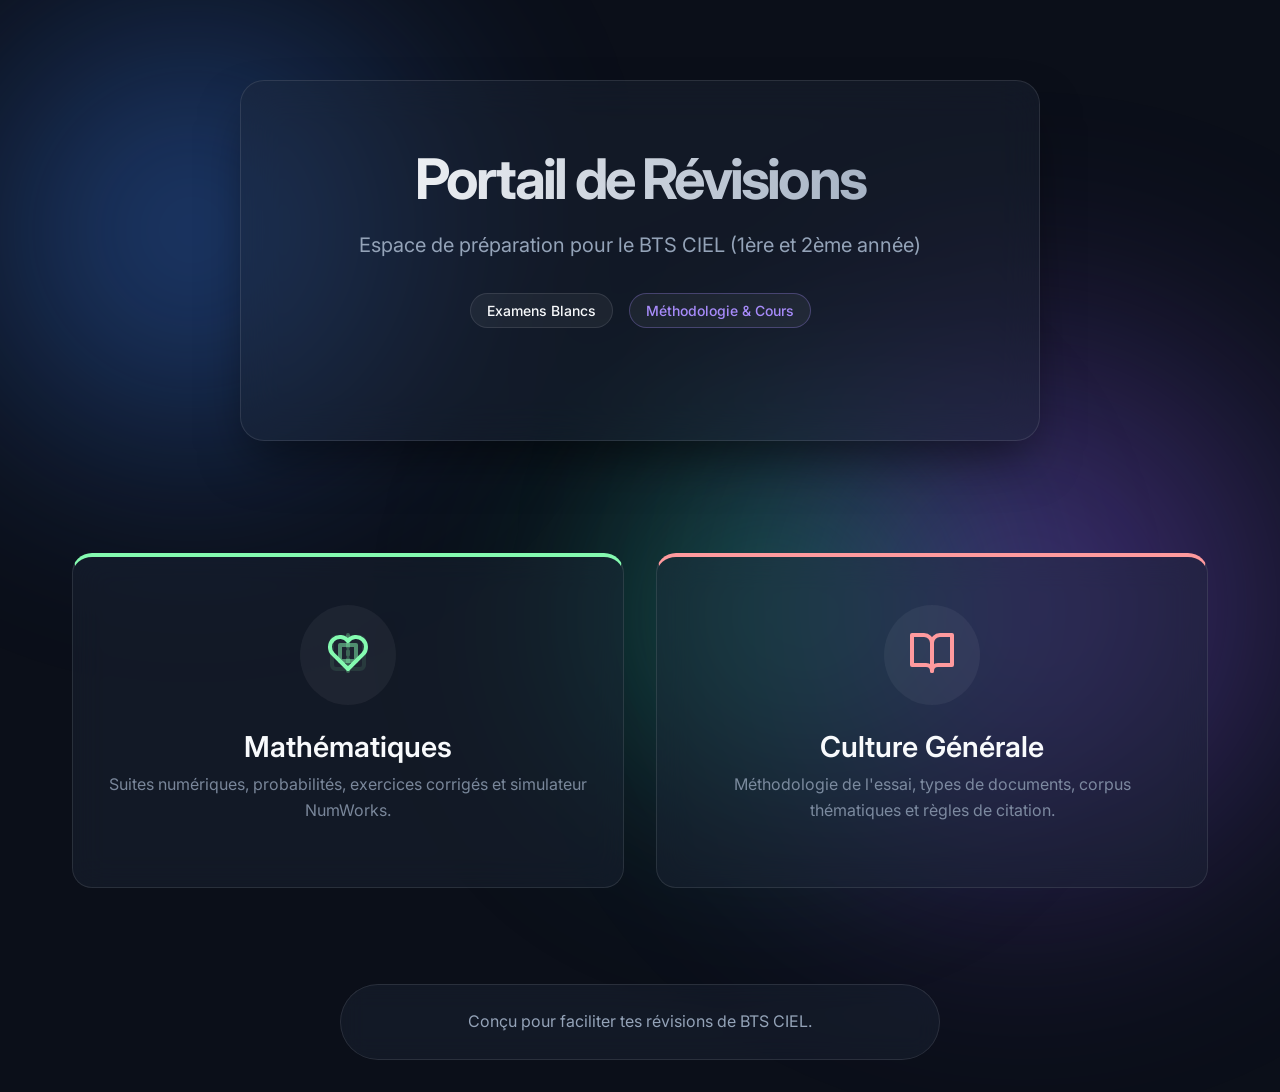
==== index.html @ 3952a440 "Initial commit with BTS revisions hub and assets" ====
<!DOCTYPE html>
<html lang="fr">
<head>
    <meta charset="UTF-8">
    <meta name="viewport" content="width=device-width, initial-scale=1.0">
    <title>Portail de Révisions BTS CIEL</title>
    <link rel="stylesheet" href="style.css">
    <link href="https://fonts.googleapis.com/css2?family=Inter:wght@300;400;500;600;700&family=JetBrains+Mono:wght@400;500&display=swap" rel="stylesheet">
    <style>
        .portal-grid {
            display: grid;
            grid-template-columns: repeat(auto-fit, minmax(300px, 1fr));
            gap: 2rem;
            margin-top: 3rem;
        }
        .portal-card {
            display: flex;
            flex-direction: column;
            align-items: center;
            justify-content: center;
            text-align: center;
            padding: 3rem 2rem;
            text-decoration: none;
            color: inherit;
            border: 1px solid rgba(255,255,255,0.1);
            transition: all 0.4s ease;
            position: relative;
            overflow: hidden;
        }
        .portal-card:hover {
            transform: translateY(-10px);
            box-shadow: 0 15px 30px rgba(0,0,0,0.3);
            border-color: rgba(255,255,255,0.3);
        }
        .portal-card::before {
            content: '';
            position: absolute;
            top: 0; left: 0; right: 0; bottom: 0;
            background: linear-gradient(135deg, rgba(255,255,255,0.1) 0%, rgba(255,255,255,0) 100%);
            opacity: 0;
            transition: opacity 0.4s ease;
        }
        .portal-card:hover::before {
            opacity: 1;
        }
        .portal-icon {
            margin-bottom: 1.5rem;
            padding: 1.5rem;
            border-radius: 50%;
            background: rgba(255,255,255,0.05);
        }
        .portal-card h2 {
            margin-bottom: 0.5rem;
            font-size: 1.8rem;
        }
        .portal-card p {
            opacity: 0.8;
            font-size: 1rem;
        }
    </style>
</head>
<body>
    <div class="blob blob-blue"></div>
    <div class="blob blob-purple"></div>
    <div class="blob blob-cyan"></div>

    <header class="hero" style="min-height: 40vh; padding-top: 5rem;">
        <div class="glass-panel">
            <h1>Portail de Révisions</h1>
            <p>Espace de préparation pour le BTS CIEL (1ère et 2ème année)</p>
            <div class="header-tags">
                <span class="tag tag-accent">Examens Blancs</span>
                <span class="tag tag-level">Méthodologie & Cours</span>
            </div>
        </div>
    </header>

    <main class="container">
        <div class="portal-grid">
            
            <!-- MATHÉMATIQUES -->
            <a href="mathematiques.html" class="card glass portal-card" style="border-top: 4px solid #84fab0;">
                <div class="portal-icon" style="color: #84fab0;">
                    <svg width="48" height="48" viewBox="0 0 24 24" fill="none" stroke="currentColor" stroke-width="2" stroke-linecap="round" stroke-linejoin="round">
                        <path d="M19.5 12.572l-7.5 7.428l-7.5 -7.428m0 0a5 5 0 1 1 7.5 -6.566a5 5 0 1 1 7.5 6.572" />
                        <path d="M12 3v18" stroke-dasharray="2 2" opacity="0.3"/>
                        <rect x="4" y="4" width="16" height="16" rx="2" ry="2" opacity="0.1"/>
                        <path d="M8 8h8v8H8z" opacity="0.5"/>
                    </svg>
                </div>
                <h2>Mathématiques</h2>
                <p>Suites numériques, probabilités, exercices corrigés et simulateur NumWorks.</p>
            </a>

            <!-- CULTURE GÉNÉRALE -->
            <a href="culture_generale.html" class="card glass portal-card" style="border-top: 4px solid #ff9a9e;">
                <div class="portal-icon" style="color: #ff9a9e;">
                    <svg width="48" height="48" viewBox="0 0 24 24" fill="none" stroke="currentColor" stroke-width="2" stroke-linecap="round" stroke-linejoin="round">
                        <path d="M2 3h6a4 4 0 0 1 4 4v14a3 3 0 0 0-3-3H2z"></path>
                        <path d="M22 3h-6a4 4 0 0 0-4 4v14a3 3 0 0 1 3-3h7z"></path>
                    </svg>
                </div>
                <h2>Culture Générale</h2>
                <p>Méthodologie de l'essai, types de documents, corpus thématiques et règles de citation.</p>
            </a>

        </div>
    </main>

    <footer style="margin-top: auto; padding-top: 4rem;">
        <div class="glass-footer">
            <p>Conçu pour faciliter tes révisions de BTS CIEL.</p>
        </div>
    </footer>

    <script src="script.js"></script>
</body>
</html>
---- style.css ----
:root {
    --bg-color: #0b0f19;
    --text-primary: #f8fafc;
    --text-secondary: #94a3b8;
    --glass-bg: rgba(30, 41, 59, 0.4);
    --glass-border: rgba(255, 255, 255, 0.1);
    
    --primary-color: #3b82f6;
    --primary-glow: rgba(59, 130, 246, 0.5);
    
    --secondary-color: #10b981;
    --secondary-glow: rgba(16, 185, 129, 0.5);
    
    --accent-color: #8b5cf6;
    --accent-glow: rgba(139, 92, 246, 0.5);
}

* {
    margin: 0;
    padding: 0;
    box-sizing: border-box;
}

html {
    scroll-behavior: smooth;
    font-family: 'Inter', sans-serif;
    color: var(--text-primary);
    background-color: var(--bg-color);
    overflow-x: hidden;
}

body {
    position: relative;
    min-height: 100vh;
}

/* Background Blobs */
.blob {
    position: fixed;
    border-radius: 50%;
    filter: blur(100px);
    z-index: -1;
    opacity: 0.5;
    animation: float 20s infinite ease-in-out alternate;
}

.blob-blue {
    top: -10%;
    left: -10%;
    width: 50vw;
    height: 50vw;
    background: radial-gradient(circle, var(--primary-color), transparent 70%);
}

.blob-purple {
    bottom: -10%;
    right: -10%;
    width: 60vw;
    height: 60vw;
    background: radial-gradient(circle, var(--accent-color), transparent 70%);
    animation-delay: -5s;
}

.blob-cyan {
    top: 40%;
    left: 40%;
    width: 40vw;
    height: 40vw;
    background: radial-gradient(circle, var(--secondary-color), transparent 70%);
    animation-delay: -10s;
}

@keyframes float {
    0% { transform: translate(0, 0) scale(1); }
    100% { transform: translate(5%, 10%) scale(1.1); }
}

/* Typography */
h1 {
    font-size: 3.5rem;
    font-weight: 700;
    margin-bottom: 1rem;
    background: linear-gradient(to right, #fff, #94a3b8);
    -webkit-background-clip: text;
    -webkit-text-fill-color: transparent;
    letter-spacing: -0.05em;
}

h2 {
    font-size: 2.2rem;
    font-weight: 600;
    color: var(--text-primary);
}

h3 {
    font-size: 1.4rem;
    font-weight: 600;
    margin-bottom: 1rem;
    color: #e2e8f0;
}

h4 {
    font-size: 1.1rem;
    font-weight: 600;
    color: var(--text-secondary);
    margin-bottom: 0.8rem;
    text-transform: uppercase;
    letter-spacing: 0.05em;
}

p {
    line-height: 1.6;
    color: var(--text-secondary);
    margin-bottom: 1rem;
}

.var {
    font-family: 'JetBrains Mono', monospace;
    color: #fbbf24;
    font-style: italic;
    font-weight: 500;
}

.math {
    font-family: 'JetBrains Mono', monospace;
    font-weight: 500;
}

/* Layout */
.container {
    max-width: 1200px;
    margin: 0 auto;
    padding: 2rem;
}

/* Hero Section */
.hero {
    min-height: 100vh;
    display: flex;
    align-items: center;
    justify-content: center;
    padding: 2rem;
    text-align: center;
}

.hero .glass-panel {
    background: var(--glass-bg);
    backdrop-filter: blur(20px);
    border: 1px solid var(--glass-border);
    border-radius: 24px;
    padding: 4rem 3rem;
    max-width: 800px;
    width: 100%;
    box-shadow: 0 25px 50px -12px rgba(0, 0, 0, 0.5);
    transform: translateY(0);
    transition: transform 0.3s ease;
}

.hero .glass-panel:hover {
    transform: translateY(-5px);
}

.hero p {
    font-size: 1.25rem;
    margin-bottom: 2rem;
}

.header-tags {
    display: flex;
    gap: 1rem;
    justify-content: center;
    margin-bottom: 3rem;
}

.tag {
    padding: 0.5rem 1rem;
    border-radius: 9999px;
    font-size: 0.875rem;
    font-weight: 500;
    background: rgba(255, 255, 255, 0.05);
    border: 1px solid rgba(255, 255, 255, 0.1);
}

.tag-math { color: #60a5fa; border-color: rgba(96, 165, 250, 0.3); }
.tag-level { color: #a78bfa; border-color: rgba(167, 139, 250, 0.3); }

.scroll-down {
    display: inline-flex;
    align-items: center;
    justify-content: center;
    width: 50px;
    height: 50px;
    border-radius: 50%;
    background: rgba(255, 255, 255, 0.1);
    color: white;
    transition: all 0.3s ease;
    animation: bounce 2s infinite;
}

.scroll-down:hover {
    background: rgba(255, 255, 255, 0.2);
}

@keyframes bounce {
    0%, 20%, 50%, 80%, 100% { transform: translateY(0); }
    40% { transform: translateY(-10px); }
    60% { transform: translateY(-5px); }
}

/* Navigation TOC */
.toc {
    display: flex;
    justify-content: center;
    gap: 1rem;
    margin-bottom: 4rem;
    position: sticky;
    top: 2rem;
    z-index: 100;
    background: rgba(15, 23, 42, 0.8);
    backdrop-filter: blur(12px);
    padding: 1rem;
    border-radius: 9999px;
    border: 1px solid var(--glass-border);
    flex-wrap: wrap;
}

.toc-item {
    color: var(--text-secondary);
    text-decoration: none;
    padding: 0.5rem 1.5rem;
    border-radius: 9999px;
    font-weight: 500;
    transition: all 0.3s ease;
}

.toc-item:hover, .toc-item.active {
    color: white;
    background: rgba(255, 255, 255, 0.1);
}

/* Sections */
.section {
    margin-bottom: 8rem;
    scroll-margin-top: 100px;
}

.section-title {
    display: flex;
    align-items: center;
    gap: 1.5rem;
    margin-bottom: 3rem;
}

.badge {
    padding: 0.5rem 1rem;
    border-radius: 12px;
    font-size: 0.875rem;
    font-weight: 600;
    letter-spacing: 0.05em;
    text-transform: uppercase;
}

.badge-primary { background: var(--primary-glow); color: #93c5fd; border: 1px solid var(--primary-color); }
.badge-secondary { background: var(--secondary-glow); color: #6ee7b7; border: 1px solid var(--secondary-color); }
.badge-accent { background: var(--accent-glow); color: #c4b5fd; border: 1px solid var(--accent-color); }

/* Grid & Cards */
.grid {
    display: grid;
    grid-template-columns: repeat(auto-fit, minmax(350px, 1fr));
    gap: 2rem;
}

.span-full {
    grid-column: 1 / -1;
}

.glass {
    background: var(--glass-bg);
    backdrop-filter: blur(16px);
    border: 1px solid var(--glass-border);
    border-radius: 20px;
    padding: 2.5rem;
    transition: transform 0.3s ease, box-shadow 0.3s ease, border-color 0.3s ease;
}

.glass:hover {
    transform: translateY(-5px);
    box-shadow: 0 20px 40px -10px rgba(0,0,0,0.5);
    border-color: rgba(255, 255, 255, 0.2);
}

#arithmetiques .glass:hover { box-shadow: 0 20px 40px -10px var(--primary-glow); }
#geometriques .glass:hover { box-shadow: 0 20px 40px -10px var(--secondary-glow); }
#comportement .glass:hover { box-shadow: 0 20px 40px -10px var(--accent-glow); }

/* Formulas */
.formula-group {
    display: flex;
    flex-direction: column;
    gap: 1.5rem;
}

.formula {
    background: rgba(0, 0, 0, 0.3);
    border-radius: 12px;
    padding: 1.5rem;
    display: flex;
    flex-direction: column;
    align-items: center;
    border: 1px solid rgba(255,255,255,0.05);
}

.formula code {
    font-family: 'JetBrains Mono', monospace;
    font-size: 1.5rem;
    color: #fff;
    display: flex;
    align-items: center;
}

.formula-note {
    margin-top: 0.5rem;
    font-size: 0.875rem;
    color: var(--text-secondary);
}

.sum-formula code {
    font-size: 1.3rem;
}

.fraction {
    display: inline-flex;
    flex-direction: column;
    align-items: center;
    margin-left: 0.5rem;
    vertical-align: middle;
}

.num {
    padding: 0 0.5rem 0.2rem;
    border-bottom: 2px solid #fff;
}

.den {
    padding: 0.2rem 0.5rem 0;
}

.note {
    margin-top: 1.5rem;
    font-size: 0.9rem;
    font-style: italic;
    text-align: center;
}

/* Comparison Tables */
.comparison-table {
    display: grid;
    grid-template-columns: 1fr 1fr;
    gap: 2rem;
    margin-top: 1.5rem;
}

.col ul {
    list-style: none;
}

.col li {
    margin-bottom: 1rem;
    padding-left: 1.5rem;
    position: relative;
    color: #e2e8f0;
}

.col li::before {
    content: "→";
    position: absolute;
    left: 0;
    color: var(--primary-color);
}

#geometriques .col li::before,
.comparison-table .col:nth-child(2) li::before {
    color: var(--secondary-color);
}

/* Footer */
footer {
    padding: 2rem;
    margin-top: 4rem;
}

.glass-footer {
    max-width: 600px;
    margin: 0 auto;
    background: var(--glass-bg);
    backdrop-filter: blur(12px);
    border: 1px solid var(--glass-border);
    border-radius: 100px;
    padding: 1.5rem;
    text-align: center;
}

.glass-footer p {
    margin: 0;
}

/* Responsive */
@media (max-width: 768px) {
    h1 { font-size: 2.5rem; }
    h2 { font-size: 1.8rem; }
    
    .hero .glass-panel {
        padding: 3rem 1.5rem;
    }
    
    .comparison-table {
        grid-template-columns: 1fr;
    }
    
    .section-title {
        flex-direction: column;
        align-items: flex-start;
        gap: 0.5rem;
    }
    
    .toc {
        flex-direction: column;
        text-align: center;
    }
    
    .sum-formula code {
        font-size: 1rem;
        flex-wrap: wrap;
        justify-content: center;
    }
}
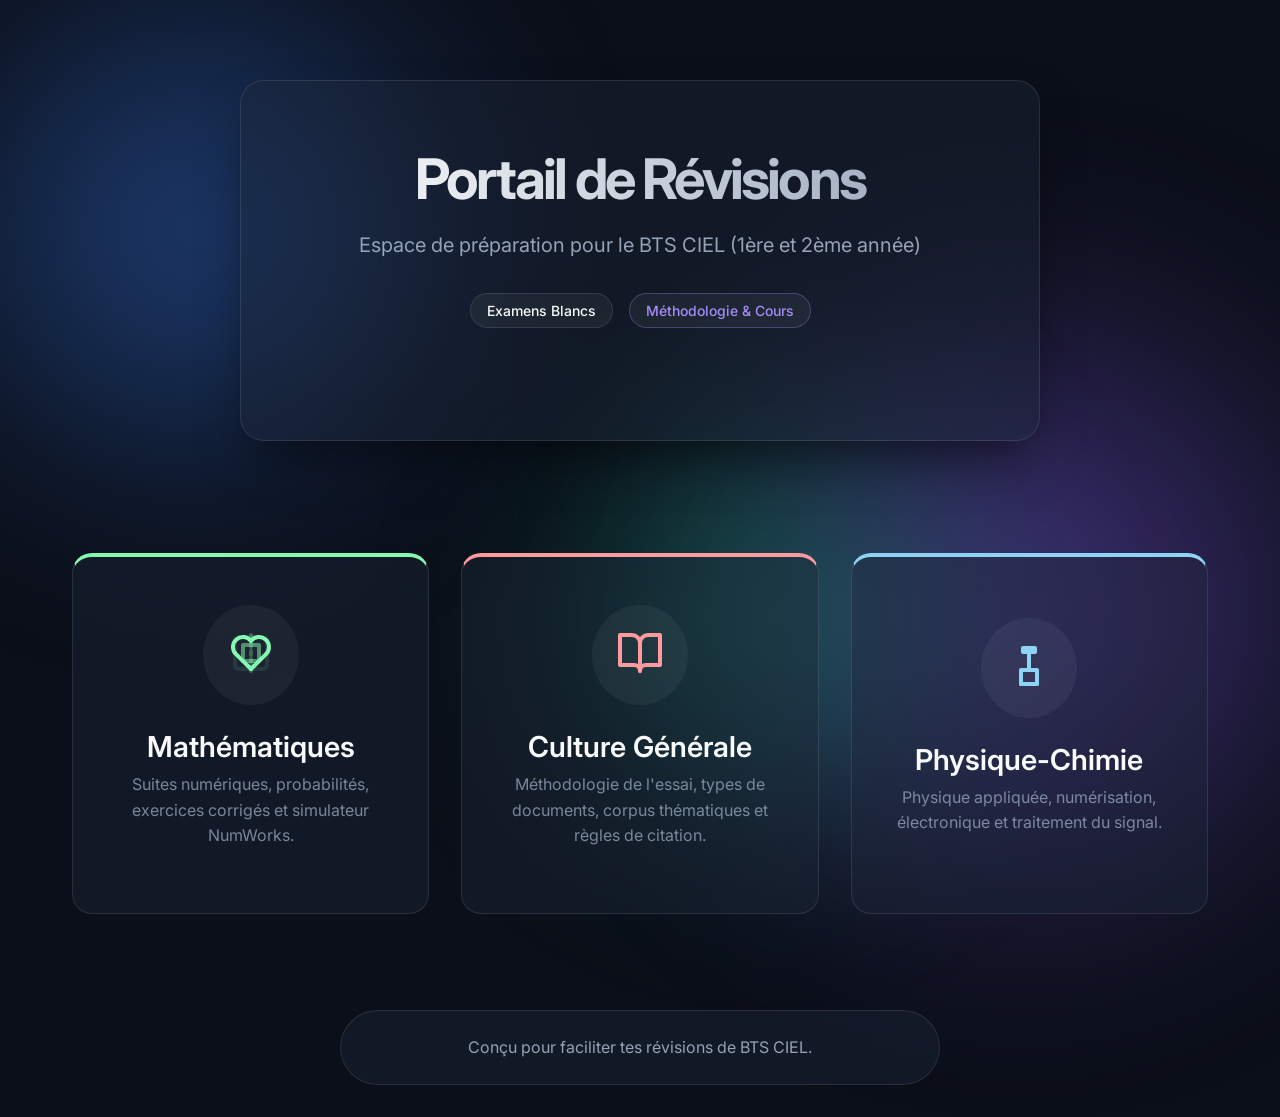
==== commit b4e92d07: "Ajout de la Physique-Chimie et du pdf Numérisation" ====
--- a/index.html
+++ b/index.html
@@ -104,6 +104,20 @@
                 <p>Méthodologie de l'essai, types de documents, corpus thématiques et règles de citation.</p>
             </a>
 
+            <!-- PHYSIQUE-CHIMIE -->
+            <a href="physique_chimie.html" class="card glass portal-card" style="border-top: 4px solid #8fd3f4;">
+                <div class="portal-icon" style="color: #8fd3f4;">
+                    <svg width="48" height="48" viewBox="0 0 24 24" fill="none" stroke="currentColor" stroke-width="2" stroke-linecap="round" stroke-linejoin="round">
+                        <path d="M9 3h6v2H9z"></path>
+                        <path d="M12 5v9"></path>
+                        <path d="M8 14h8v7H8z"></path>
+                        <path d="M8 21h8"></path>
+                    </svg>
+                </div>
+                <h2>Physique-Chimie</h2>
+                <p>Physique appliquée, numérisation, électronique et traitement du signal.</p>
+            </a>
+
         </div>
     </main>
 
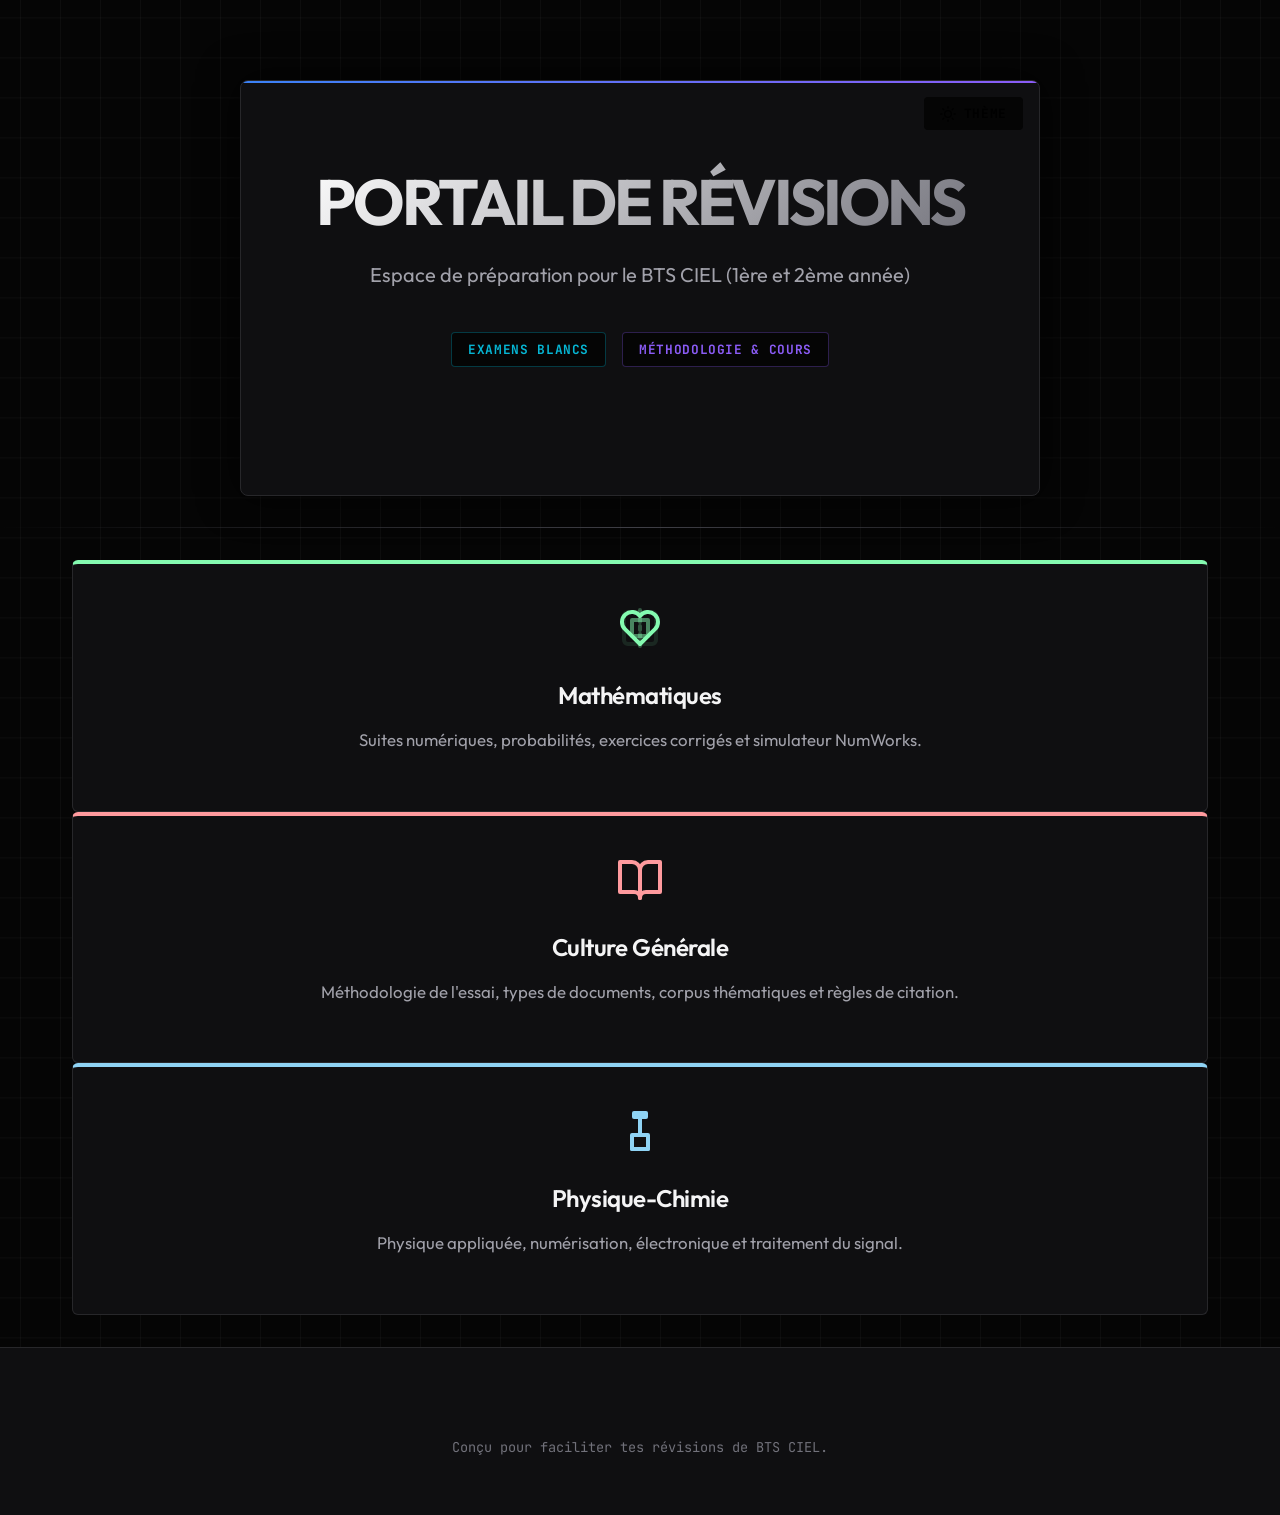
==== commit cbeb9ab3: "Redesign total Cyberpunk Dark + Thème Clair optionnel" ====
--- a/index.html
+++ b/index.html
@@ -3,69 +3,18 @@
 <head>
     <meta charset="UTF-8">
     <meta name="viewport" content="width=device-width, initial-scale=1.0">
-    <title>Portail de Révisions BTS CIEL</title>
+    <title>BTS CIEL - Révisions</title>
     <link rel="stylesheet" href="style.css">
-    <link href="https://fonts.googleapis.com/css2?family=Inter:wght@300;400;500;600;700&family=JetBrains+Mono:wght@400;500&display=swap" rel="stylesheet">
-    <style>
-        .portal-grid {
-            display: grid;
-            grid-template-columns: repeat(auto-fit, minmax(300px, 1fr));
-            gap: 2rem;
-            margin-top: 3rem;
-        }
-        .portal-card {
-            display: flex;
-            flex-direction: column;
-            align-items: center;
-            justify-content: center;
-            text-align: center;
-            padding: 3rem 2rem;
-            text-decoration: none;
-            color: inherit;
-            border: 1px solid rgba(255,255,255,0.1);
-            transition: all 0.4s ease;
-            position: relative;
-            overflow: hidden;
-        }
-        .portal-card:hover {
-            transform: translateY(-10px);
-            box-shadow: 0 15px 30px rgba(0,0,0,0.3);
-            border-color: rgba(255,255,255,0.3);
-        }
-        .portal-card::before {
-            content: '';
-            position: absolute;
-            top: 0; left: 0; right: 0; bottom: 0;
-            background: linear-gradient(135deg, rgba(255,255,255,0.1) 0%, rgba(255,255,255,0) 100%);
-            opacity: 0;
-            transition: opacity 0.4s ease;
-        }
-        .portal-card:hover::before {
-            opacity: 1;
-        }
-        .portal-icon {
-            margin-bottom: 1.5rem;
-            padding: 1.5rem;
-            border-radius: 50%;
-            background: rgba(255,255,255,0.05);
-        }
-        .portal-card h2 {
-            margin-bottom: 0.5rem;
-            font-size: 1.8rem;
-        }
-        .portal-card p {
-            opacity: 0.8;
-            font-size: 1rem;
-        }
-    </style>
+    <link href="https://fonts.googleapis.com/css2?family=Outfit:wght@300;400;500;600;700&family=JetBrains+Mono:wght@400;500;700&display=swap" rel="stylesheet">
+
 </head>
 <body>
-    <div class="blob blob-blue"></div>
-    <div class="blob blob-purple"></div>
-    <div class="blob blob-cyan"></div>
-
     <header class="hero" style="min-height: 40vh; padding-top: 5rem;">
         <div class="glass-panel">
+            <button id="theme-toggle" class="tag" style="position: absolute; top: 1rem; right: 1rem; cursor: pointer; display: flex; align-items: center; gap: 0.5rem; border: none; z-index: 10;">
+                <svg width="16" height="16" viewBox="0 0 24 24" fill="none" stroke="currentColor" stroke-width="2" stroke-linecap="round" stroke-linejoin="round"><circle cx="12" cy="12" r="5"></circle><line x1="12" y1="1" x2="12" y2="3"></line><line x1="12" y1="21" x2="12" y2="23"></line><line x1="4.22" y1="4.22" x2="5.64" y2="5.64"></line><line x1="18.36" y1="18.36" x2="19.78" y2="19.78"></line><line x1="1" y1="12" x2="3" y2="12"></line><line x1="21" y1="12" x2="23" y2="12"></line><line x1="4.22" y1="19.78" x2="5.64" y2="18.36"></line><line x1="18.36" y1="5.64" x2="19.78" y2="4.22"></line></svg>
+                Thème
+            </button>
             <h1>Portail de Révisions</h1>
             <p>Espace de préparation pour le BTS CIEL (1ère et 2ème année)</p>
             <div class="header-tags">
--- a/style.css
+++ b/style.css
@@ -1,18 +1,31 @@
+@import url('https://fonts.googleapis.com/css2?family=Outfit:wght@300;400;500;600;700&family=JetBrains+Mono:wght@400;500;700&display=swap');
+
 :root {
-    --bg-color: #0b0f19;
-    --text-primary: #f8fafc;
-    --text-secondary: #94a3b8;
-    --glass-bg: rgba(30, 41, 59, 0.4);
-    --glass-border: rgba(255, 255, 255, 0.1);
-    
-    --primary-color: #3b82f6;
-    --primary-glow: rgba(59, 130, 246, 0.5);
-    
-    --secondary-color: #10b981;
-    --secondary-glow: rgba(16, 185, 129, 0.5);
-    
-    --accent-color: #8b5cf6;
-    --accent-glow: rgba(139, 92, 246, 0.5);
+    --bg-base: #050505;
+    --bg-surface: #0f0f11;
+    --bg-surface-hover: #18181b;
+    
+    --text-primary: #f4f4f5;
+    --text-secondary: #a1a1aa;
+    --text-muted: #71717a;
+    
+    --border-dim: #27272a;
+    --border-light: #3f3f46;
+    
+    --accent-blue: #3b82f6;
+    --accent-blue-glow: rgba(59, 130, 246, 0.4);
+    
+    --accent-purple: #8b5cf6;
+    --accent-purple-glow: rgba(139, 92, 246, 0.4);
+    
+    --accent-cyan: #06b6d4;
+    --accent-cyan-glow: rgba(6, 182, 212, 0.4);
+    
+    --accent-green: #10b981;
+    --accent-green-glow: rgba(16, 185, 129, 0.4);
+    
+    --accent-red: #f43f5e;
+    --accent-red-glow: rgba(244, 63, 94, 0.4);
 }
 
 * {
@@ -23,107 +36,78 @@
 
 html {
     scroll-behavior: smooth;
-    font-family: 'Inter', sans-serif;
-    color: var(--text-primary);
-    background-color: var(--bg-color);
-    overflow-x: hidden;
+    font-family: 'Outfit', sans-serif;
+    color: var(--text-primary);
+    background-color: var(--bg-base);
 }
 
 body {
     position: relative;
     min-height: 100vh;
-}
-
-/* Background Blobs */
-.blob {
-    position: fixed;
-    border-radius: 50%;
-    filter: blur(100px);
-    z-index: -1;
-    opacity: 0.5;
-    animation: float 20s infinite ease-in-out alternate;
-}
-
-.blob-blue {
-    top: -10%;
-    left: -10%;
-    width: 50vw;
-    height: 50vw;
-    background: radial-gradient(circle, var(--primary-color), transparent 70%);
-}
-
-.blob-purple {
-    bottom: -10%;
-    right: -10%;
-    width: 60vw;
-    height: 60vw;
-    background: radial-gradient(circle, var(--accent-color), transparent 70%);
-    animation-delay: -5s;
-}
-
-.blob-cyan {
-    top: 40%;
-    left: 40%;
-    width: 40vw;
-    height: 40vw;
-    background: radial-gradient(circle, var(--secondary-color), transparent 70%);
-    animation-delay: -10s;
-}
-
-@keyframes float {
-    0% { transform: translate(0, 0) scale(1); }
-    100% { transform: translate(5%, 10%) scale(1.1); }
+    /* Grid Background Pattern */
+    background-image: 
+        linear-gradient(rgba(255, 255, 255, 0.03) 1px, transparent 1px),
+        linear-gradient(90deg, rgba(255, 255, 255, 0.03) 1px, transparent 1px);
+    background-size: 40px 40px;
+    background-position: center center;
 }
 
 /* Typography */
 h1 {
-    font-size: 3.5rem;
+    font-size: 4rem;
     font-weight: 700;
     margin-bottom: 1rem;
-    background: linear-gradient(to right, #fff, #94a3b8);
+    letter-spacing: -0.05em;
+    text-transform: uppercase;
+    background: linear-gradient(135deg, #fff 0%, #71717a 100%);
     -webkit-background-clip: text;
     -webkit-text-fill-color: transparent;
-    letter-spacing: -0.05em;
 }
 
 h2 {
-    font-size: 2.2rem;
+    font-size: 2rem;
     font-weight: 600;
     color: var(--text-primary);
+    letter-spacing: -0.02em;
 }
 
 h3 {
-    font-size: 1.4rem;
-    font-weight: 600;
+    font-size: 1.25rem;
+    font-weight: 500;
     margin-bottom: 1rem;
-    color: #e2e8f0;
+    color: var(--text-primary);
+    letter-spacing: 0.02em;
 }
 
 h4 {
-    font-size: 1.1rem;
+    font-size: 1rem;
     font-weight: 600;
     color: var(--text-secondary);
     margin-bottom: 0.8rem;
     text-transform: uppercase;
-    letter-spacing: 0.05em;
+    letter-spacing: 0.1em;
 }
 
 p {
-    line-height: 1.6;
+    line-height: 1.7;
     color: var(--text-secondary);
     margin-bottom: 1rem;
+    font-size: 1.05rem;
 }
 
 .var {
     font-family: 'JetBrains Mono', monospace;
-    color: #fbbf24;
-    font-style: italic;
+    color: var(--accent-cyan);
     font-weight: 500;
+    background: rgba(6, 182, 212, 0.1);
+    padding: 0.1rem 0.3rem;
+    border-radius: 4px;
 }
 
 .math {
     font-family: 'JetBrains Mono', monospace;
     font-weight: 500;
+    color: var(--text-primary);
 }
 
 /* Layout */
@@ -135,34 +119,46 @@
 
 /* Hero Section */
 .hero {
-    min-height: 100vh;
+    min-height: 90vh;
     display: flex;
     align-items: center;
     justify-content: center;
     padding: 2rem;
     text-align: center;
+    position: relative;
+}
+
+.hero::after {
+    content: '';
+    position: absolute;
+    bottom: 0; left: 0; right: 0;
+    height: 1px;
+    background: linear-gradient(90deg, transparent, var(--border-light), transparent);
 }
 
 .hero .glass-panel {
-    background: var(--glass-bg);
-    backdrop-filter: blur(20px);
-    border: 1px solid var(--glass-border);
-    border-radius: 24px;
-    padding: 4rem 3rem;
+    background: var(--bg-surface);
+    border: 1px solid var(--border-dim);
+    border-radius: 8px; /* Sharp corners */
+    padding: 5rem 3rem;
     max-width: 800px;
     width: 100%;
-    box-shadow: 0 25px 50px -12px rgba(0, 0, 0, 0.5);
-    transform: translateY(0);
-    transition: transform 0.3s ease;
-}
-
-.hero .glass-panel:hover {
-    transform: translateY(-5px);
+    position: relative;
+    overflow: hidden;
+    box-shadow: 0 0 40px rgba(0,0,0,0.8);
+}
+
+.hero .glass-panel::before {
+    content: '';
+    position: absolute;
+    top: 0; left: 0; right: 0; height: 2px;
+    background: linear-gradient(90deg, var(--accent-blue), var(--accent-purple));
 }
 
 .hero p {
     font-size: 1.25rem;
-    margin-bottom: 2rem;
+    margin-bottom: 2.5rem;
+    color: var(--text-secondary);
 }
 
 .header-tags {
@@ -173,16 +169,26 @@
 }
 
 .tag {
+    font-family: 'JetBrains Mono', monospace;
     padding: 0.5rem 1rem;
-    border-radius: 9999px;
-    font-size: 0.875rem;
-    font-weight: 500;
-    background: rgba(255, 255, 255, 0.05);
-    border: 1px solid rgba(255, 255, 255, 0.1);
-}
-
-.tag-math { color: #60a5fa; border-color: rgba(96, 165, 250, 0.3); }
-.tag-level { color: #a78bfa; border-color: rgba(167, 139, 250, 0.3); }
+    border-radius: 4px;
+    font-size: 0.8rem;
+    font-weight: 700;
+    text-transform: uppercase;
+    letter-spacing: 0.05em;
+    background: var(--bg-base);
+    border: 1px solid var(--border-dim);
+    transition: all 0.3s ease;
+}
+
+.tag-math { color: var(--accent-blue); border-color: rgba(59, 130, 246, 0.3); }
+.tag-level { color: var(--accent-purple); border-color: rgba(139, 92, 246, 0.3); }
+.tag-accent { color: var(--accent-cyan); border-color: rgba(6, 182, 212, 0.3); }
+
+.tag:hover {
+    background: var(--border-dim);
+    transform: translateY(-2px);
+}
 
 .scroll-down {
     display: inline-flex;
@@ -191,20 +197,22 @@
     width: 50px;
     height: 50px;
     border-radius: 50%;
-    background: rgba(255, 255, 255, 0.1);
-    color: white;
+    background: var(--bg-base);
+    border: 1px solid var(--border-dim);
+    color: var(--text-secondary);
     transition: all 0.3s ease;
-    animation: bounce 2s infinite;
+    animation: pulse 2s infinite;
 }
 
 .scroll-down:hover {
-    background: rgba(255, 255, 255, 0.2);
-}
-
-@keyframes bounce {
-    0%, 20%, 50%, 80%, 100% { transform: translateY(0); }
-    40% { transform: translateY(-10px); }
-    60% { transform: translateY(-5px); }
+    color: var(--text-primary);
+    border-color: var(--border-light);
+}
+
+@keyframes pulse {
+    0% { box-shadow: 0 0 0 0 rgba(255,255,255, 0.1); }
+    70% { box-shadow: 0 0 0 10px rgba(255,255,255, 0); }
+    100% { box-shadow: 0 0 0 0 rgba(255,255,255, 0); }
 }
 
 /* Navigation TOC */
@@ -216,32 +224,37 @@
     position: sticky;
     top: 2rem;
     z-index: 100;
-    background: rgba(15, 23, 42, 0.8);
-    backdrop-filter: blur(12px);
+    background: rgba(5, 5, 5, 0.9);
+    backdrop-filter: blur(8px);
     padding: 1rem;
-    border-radius: 9999px;
-    border: 1px solid var(--glass-border);
+    border-radius: 8px;
+    border: 1px solid var(--border-dim);
     flex-wrap: wrap;
+    box-shadow: 0 10px 30px rgba(0,0,0,0.8);
 }
 
 .toc-item {
+    font-family: 'JetBrains Mono', monospace;
+    font-size: 0.85rem;
     color: var(--text-secondary);
     text-decoration: none;
-    padding: 0.5rem 1.5rem;
-    border-radius: 9999px;
+    padding: 0.5rem 1rem;
+    border-radius: 4px;
     font-weight: 500;
     transition: all 0.3s ease;
+    border: 1px solid transparent;
 }
 
 .toc-item:hover, .toc-item.active {
-    color: white;
-    background: rgba(255, 255, 255, 0.1);
+    color: var(--text-primary);
+    background: var(--bg-surface);
+    border-color: var(--border-light);
 }
 
 /* Sections */
 .section {
     margin-bottom: 8rem;
-    scroll-margin-top: 100px;
+    scroll-margin-top: 120px;
 }
 
 .section-title {
@@ -249,20 +262,23 @@
     align-items: center;
     gap: 1.5rem;
     margin-bottom: 3rem;
+    padding-bottom: 1rem;
+    border-bottom: 1px solid var(--border-dim);
 }
 
 .badge {
-    padding: 0.5rem 1rem;
-    border-radius: 12px;
-    font-size: 0.875rem;
-    font-weight: 600;
-    letter-spacing: 0.05em;
+    font-family: 'JetBrains Mono', monospace;
+    padding: 0.4rem 0.8rem;
+    border-radius: 4px;
+    font-size: 0.75rem;
+    font-weight: 700;
+    letter-spacing: 0.1em;
     text-transform: uppercase;
 }
 
-.badge-primary { background: var(--primary-glow); color: #93c5fd; border: 1px solid var(--primary-color); }
-.badge-secondary { background: var(--secondary-glow); color: #6ee7b7; border: 1px solid var(--secondary-color); }
-.badge-accent { background: var(--accent-glow); color: #c4b5fd; border: 1px solid var(--accent-color); }
+.badge-primary { background: rgba(59, 130, 246, 0.1); color: var(--accent-blue); border: 1px solid var(--accent-blue); }
+.badge-secondary { background: rgba(16, 185, 129, 0.1); color: var(--accent-green); border: 1px solid var(--accent-green); }
+.badge-accent { background: rgba(139, 92, 246, 0.1); color: var(--accent-purple); border: 1px solid var(--accent-purple); }
 
 /* Grid & Cards */
 .grid {
@@ -275,82 +291,103 @@
     grid-column: 1 / -1;
 }
 
+/* "glass" is now just a cyber-card, keeping the classname to avoid full HTML rewrite */
 .glass {
-    background: var(--glass-bg);
-    backdrop-filter: blur(16px);
-    border: 1px solid var(--glass-border);
-    border-radius: 20px;
+    background: var(--bg-surface);
+    border: 1px solid var(--border-dim);
+    border-radius: 6px;
     padding: 2.5rem;
-    transition: transform 0.3s ease, box-shadow 0.3s ease, border-color 0.3s ease;
+    transition: all 0.3s cubic-bezier(0.4, 0, 0.2, 1);
+    position: relative;
+}
+
+.glass::after {
+    content: '';
+    position: absolute;
+    top: 0; left: 0; right: 0; bottom: 0;
+    border-radius: 6px;
+    box-shadow: inset 0 0 0 1px transparent;
+    transition: box-shadow 0.3s ease;
+    pointer-events: none;
 }
 
 .glass:hover {
-    transform: translateY(-5px);
-    box-shadow: 0 20px 40px -10px rgba(0,0,0,0.5);
-    border-color: rgba(255, 255, 255, 0.2);
-}
-
-#arithmetiques .glass:hover { box-shadow: 0 20px 40px -10px var(--primary-glow); }
-#geometriques .glass:hover { box-shadow: 0 20px 40px -10px var(--secondary-glow); }
-#comportement .glass:hover { box-shadow: 0 20px 40px -10px var(--accent-glow); }
+    transform: translateY(-4px);
+    background: var(--bg-surface-hover);
+    border-color: var(--border-light);
+}
+
+/* Neons specific to portals / categories */
+.portal-card {
+    display: flex;
+    flex-direction: column;
+    align-items: center;
+    text-align: center;
+    text-decoration: none;
+}
+
+.portal-card .portal-icon {
+    margin-bottom: 1.5rem;
+    transition: transform 0.3s ease;
+}
+
+.portal-card:hover .portal-icon {
+    transform: scale(1.1);
+}
+
+.portal-card h2 {
+    font-size: 1.5rem;
+    margin-bottom: 1rem;
+}
+
+/* Specific glows */
+#arithmetiques .glass:hover::after { box-shadow: inset 0 0 20px rgba(59, 130, 246, 0.15); border: 1px solid var(--accent-blue); }
+#geometriques .glass:hover::after { box-shadow: inset 0 0 20px rgba(16, 185, 129, 0.15); border: 1px solid var(--accent-green); }
+#comportement .glass:hover::after { box-shadow: inset 0 0 20px rgba(139, 92, 246, 0.15); border: 1px solid var(--accent-purple); }
 
 /* Formulas */
 .formula-group {
     display: flex;
     flex-direction: column;
-    gap: 1.5rem;
+    gap: 1rem;
 }
 
 .formula {
-    background: rgba(0, 0, 0, 0.3);
-    border-radius: 12px;
+    background: var(--bg-base);
+    border-radius: 4px;
     padding: 1.5rem;
     display: flex;
     flex-direction: column;
     align-items: center;
-    border: 1px solid rgba(255,255,255,0.05);
+    border: 1px solid var(--border-dim);
+    position: relative;
+    overflow: hidden;
+}
+
+.formula::before {
+    content: '';
+    position: absolute;
+    left: 0; top: 0; bottom: 0; width: 3px;
+    background: var(--border-light);
 }
 
 .formula code {
     font-family: 'JetBrains Mono', monospace;
-    font-size: 1.5rem;
-    color: #fff;
+    font-size: 1.4rem;
+    color: var(--text-primary);
     display: flex;
     align-items: center;
 }
 
 .formula-note {
-    margin-top: 0.5rem;
-    font-size: 0.875rem;
-    color: var(--text-secondary);
+    margin-top: 0.75rem;
+    font-size: 0.8rem;
+    color: var(--text-muted);
+    font-family: 'JetBrains Mono', monospace;
 }
 
 .sum-formula code {
-    font-size: 1.3rem;
-}
-
-.fraction {
-    display: inline-flex;
-    flex-direction: column;
-    align-items: center;
-    margin-left: 0.5rem;
-    vertical-align: middle;
-}
-
-.num {
-    padding: 0 0.5rem 0.2rem;
-    border-bottom: 2px solid #fff;
-}
-
-.den {
-    padding: 0.2rem 0.5rem 0;
-}
-
-.note {
-    margin-top: 1.5rem;
-    font-size: 0.9rem;
-    font-style: italic;
-    text-align: center;
+    font-size: 1.2rem;
 }
 
 /* Comparison Tables */
@@ -359,6 +396,10 @@
     grid-template-columns: 1fr 1fr;
     gap: 2rem;
     margin-top: 1.5rem;
+    background: var(--bg-base);
+    padding: 1.5rem;
+    border-radius: 6px;
+    border: 1px solid var(--border-dim);
 }
 
 .col ul {
@@ -369,46 +410,72 @@
     margin-bottom: 1rem;
     padding-left: 1.5rem;
     position: relative;
-    color: #e2e8f0;
+    color: var(--text-secondary);
 }
 
 .col li::before {
-    content: "→";
+    content: ">";
+    font-family: 'JetBrains Mono', monospace;
+    font-weight: bold;
     position: absolute;
     left: 0;
-    color: var(--primary-color);
+    color: var(--accent-blue);
 }
 
 #geometriques .col li::before,
 .comparison-table .col:nth-child(2) li::before {
-    color: var(--secondary-color);
+    color: var(--accent-green);
+}
+
+/* Custom details/summary (Exercises) */
+details {
+    background: var(--bg-base);
+    border: 1px solid var(--border-dim);
+    border-radius: 4px;
+    padding: 0.5rem 1rem;
+    transition: all 0.3s ease;
+}
+
+details[open] {
+    border-color: var(--border-light);
+}
+
+summary {
+    font-family: 'JetBrains Mono', monospace;
+    font-size: 0.9rem;
+    outline: none;
+}
+
+summary::marker {
+    color: var(--text-muted);
 }
 
 /* Footer */
 footer {
     padding: 2rem;
     margin-top: 4rem;
+    border-top: 1px solid var(--border-dim);
+    background: var(--bg-surface);
 }
 
 .glass-footer {
     max-width: 600px;
     margin: 0 auto;
-    background: var(--glass-bg);
-    backdrop-filter: blur(12px);
-    border: 1px solid var(--glass-border);
-    border-radius: 100px;
     padding: 1.5rem;
     text-align: center;
 }
 
 .glass-footer p {
     margin: 0;
+    font-family: 'JetBrains Mono', monospace;
+    font-size: 0.85rem;
+    color: var(--text-muted);
 }
 
 /* Responsive */
 @media (max-width: 768px) {
     h1 { font-size: 2.5rem; }
-    h2 { font-size: 1.8rem; }
+    h2 { font-size: 1.5rem; }
     
     .hero .glass-panel {
         padding: 3rem 1.5rem;
@@ -421,7 +488,7 @@
     .section-title {
         flex-direction: column;
         align-items: flex-start;
-        gap: 0.5rem;
+        gap: 1rem;
     }
     
     .toc {
@@ -435,3 +502,39 @@
         justify-content: center;
     }
 }
+
+/* Light Mode Overrides */
+body.light-mode {
+    --bg-base: #fafafa;
+    --bg-surface: #ffffff;
+    --bg-surface-hover: #f4f4f5;
+    --text-primary: #18181b;
+    --text-secondary: #3f3f46;
+    --text-muted: #a1a1aa;
+    --border-dim: #e4e4e7;
+    --border-light: #d4d4d8;
+    background-image: linear-gradient(rgba(0,0,0,0.03) 1px, transparent 1px), linear-gradient(90deg, rgba(0,0,0,0.03) 1px, transparent 1px);
+}
+
+body.light-mode h1 {
+    background: linear-gradient(135deg, #18181b 0%, #71717a 100%);
+    -webkit-background-clip: text;
+    -webkit-text-fill-color: transparent;
+}
+
+body.light-mode .hero .glass-panel {
+    box-shadow: 0 10px 40px rgba(0,0,0,0.05);
+}
+
+body.light-mode .toc {
+    background: rgba(255,255,255,0.9);
+    box-shadow: 0 10px 30px rgba(0,0,0,0.05);
+}
+
+body.light-mode .tag {
+    background: #f4f4f5;
+}
+
+body.light-mode .formula {
+    background: #f4f4f5;
+}
